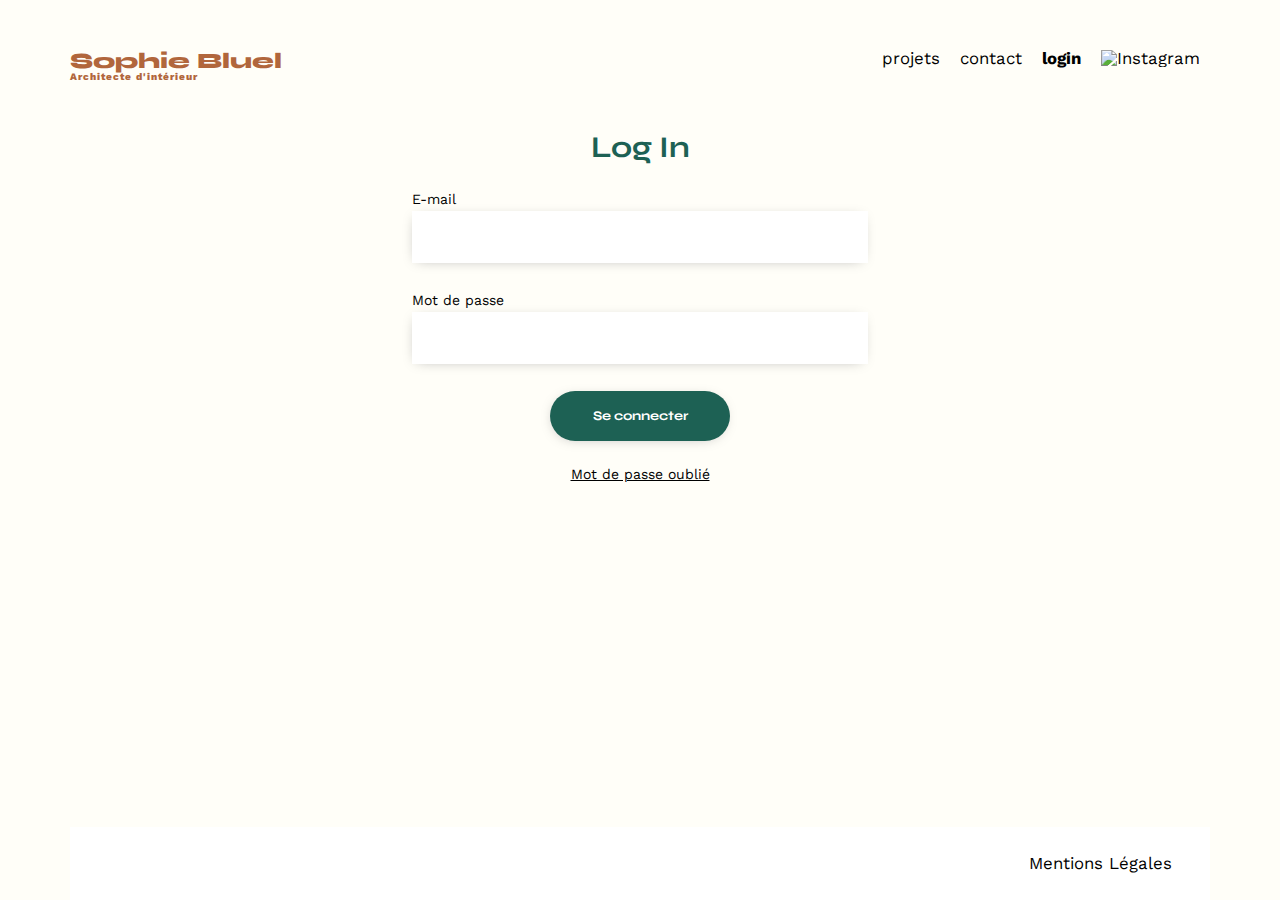
==== FrontEnd/login.html @ 9174f03a "Ajout login" ====
<!DOCTYPE html>
<html lang="fr">
<head>
    <meta charset="UTF-8">
    <title>Sophie Bluel - Architecte d'intérieur</title>
    <meta name="viewport" content="width=device-width, initial-scale=1.0">
    <link rel="preconnect" href="https://fonts.googleapis.com">
    <link rel="preconnect" href="https://fonts.gstatic.com" crossorigin>
    <link href="https://fonts.googleapis.com/css2?family=Syne:wght@700;800&family=Work+Sans&display=swap" rel="stylesheet">
    <meta name="description" content="">
    <link rel="stylesheet" href="./assets/style.css">
    <script src="login.js" defer></script>
</head>
<body>
    <header>
        <h1>Sophie Bluel <span>Architecte d'intérieur</span></h1>
        <nav>
            <ul>
                <li>projets</li>
                <li>contact</li>
                <li><a href="login.html" class="pageactive">login</a></li>
                <li><img src="./assets/icons/instagram.png" alt="Instagram"></li>
            </ul>
        </nav>
    </header>
    <main>
        <div class="login">
            <h2>Log In</h2>
            <form action="" method="get" class="form-login">
                <div class="email">
                    <label for="email">E-mail </label>
                    <input type="email" name="email" id="email" required />
                </div>
                <div class="password">
                    <label for="password">Mot de passe </label>
                    <input type="text" name="password" id="password" required />
                </div>
                <input type="submit" class="submit" value="Se connecter" />
            </form>
            <a href="" class="mdpoublie">Mot de passe oublié</a>
        </div>
    </main>
    <footer>
        <nav>
            <ul>
                <li>Mentions Légales</li>
            </ul>
        </nav>
    </footer>
</body>
</html>
---- FrontEnd/assets/style.css ----
/* http://meyerweb.com/eric/tools/css/reset/
   v2.0 | 20110126
   License: none (public domain)
*/

html, body, div, span, applet, object, iframe,
h1, h2, h3, h4, h5, h6, p, blockquote, pre,
a, abbr, acronym, address, big, cite, code,
del, dfn, em, img, ins, kbd, q, s, samp,
small, strike, strong, sub, sup, tt, var,
b, u, i, center,
dl, dt, dd, ol, ul, li,
fieldset, form, label, legend,
table, caption, tbody, tfoot, thead, tr, th, td,
article, aside, canvas, details, embed,
figure, figcaption, footer, header, hgroup,
menu, nav, output, ruby, section, summary,
time, mark, audio, video {
	margin: 0;
	padding: 0;
	border: 0;
	font-size: 100%;
	font: inherit;
	vertical-align: baseline;
}
/* HTML5 display-role reset for older browsers */
article, aside, details, figcaption, figure,
footer, header, hgroup, menu, nav, section {
	display: block;
}
body {
	line-height: 1;
}
ol, ul {
	list-style: none;
}
blockquote, q {
	quotes: none;
}
blockquote:before, blockquote:after,
q:before, q:after {
	content: '';
	content: none;
}
table {
	border-collapse: collapse;
	border-spacing: 0;
}
/** end reset css**/
body {
	max-width: 1140px;
	margin:auto;
	font-family: 'Work Sans' ;
	font-size: 14px;
}
header {
	display: flex;
	justify-content: space-between;
	margin: 50px 0
}
section {
	margin: 50px 0
}

h1{
	display: flex;
	flex-direction: column;
	font-family: 'Syne';
	font-size: 22px;
	font-weight: 800;
	color: #B1663C
}

h1 > span {
	font-family: 'Work Sans';
	font-size:10px;
	letter-spacing: 0.1em;
;
}

h2{
	font-family: 'Syne';
	font-weight: 700;
	font-size: 30px;
	color: #1D6154
}
nav ul {
	display: flex;
	align-items: center;
	list-style-type: none;

}
nav li {
	padding: 0 10px;
	font-size: 1.2em;
}

li:hover {
	color: #B1663C;
}
#introduction {
	display: flex;
	align-items: center;
}
#introduction figure {
	flex: 1
}
#introduction img {
	display: block;
	margin: auto;
	width: 80%;
}

#introduction article {
	flex: 1
}
#introduction h2 {
	margin-bottom: 1em;
}

#introduction p {
	margin-bottom: 0.5em;
}
#portfolio h2 {
	text-align: center;
	margin-bottom: 1em;
}
.gallery {
	width: 100%;
	display: grid;
	grid-template-columns: 1fr 1fr 1fr;
	grid-column-gap: 20px;
	grid-row-gap: 20px;
}

.gallery img {
	width: 100%;

}
#contact {
	width: 50%;
margin: auto;
}
#contact > * {
	text-align: center;

}
#contact h2{
	margin-bottom: 20px;
}
#contact form {
	text-align: left;
	margin-top:30px;
	display: flex;
	flex-direction: column;
}

#contact input {
	height: 50px;
	font-size: 1.2em;
	border: none;
	box-shadow: 0px 4px 14px rgba(0, 0, 0, 0.09);
}
#contact label {
	margin: 2em 0 1em 0;
}
#contact textarea {
	border: none;
	box-shadow: 0px 4px 14px rgba(0, 0, 0, 0.09);
}

input[type="submit"]{
	font-family: 'Syne';
	font-weight: 700;
	color: white;
	background-color: #1D6154;
	margin : 2em auto ;
	width: 180px;
	text-align: center;
	border-radius: 60px ;
}

footer nav ul {
	display: flex;
	justify-content: flex-end;
	margin: 2em
}

/* Ajout des boutons */

.filtres {
	display: flex;
	justify-content: space-between;
	width: 55%;
	margin: 30px auto ;
}

.filtres button {
	border-radius: 20px;
	padding: 6px 13px ;
	font-family: 'Syne';
	color: #1D6154;
	font-weight: bold;
	border: 1px  #1D6154 solid;
	background-color: transparent;
	font-size: 14px;
	cursor: pointer;
}

.active {
	color: white !important;
	background-color: #1D6154 !important;
}


/* Login */

.pageactive {
	color: black;
	font-weight: bold;
}

a, a:visited{
	text-decoration: none;
	color: black;
}
a:hover {
	color: #B1663C;
}



.login {
	display: flex;
	flex-direction: column;
	align-items: center;

}

.form-login {
	display: flex;
	flex-direction: column;
	align-items: center;
	width: 40%;
}

.form-login input {
	border: none;
	height: 50px;
	box-shadow: -1px 2px 14px -6px #A5A5A5;
}

.form-login div {
	display: flex;
	flex-direction: column;
	width: 100%;
}

.form-login label {
	align-items: flex-start;
	margin-top: 30px;
	margin-bottom: 5px;
}

.mdpoublie {
	text-decoration: underline;
	color: black;
}



/* sticky footer */
body {
	min-height: 100vh;
	display: flex;
	flex-direction: column;
}

footer {
	margin-top: auto;
}


html {
	background-color: #fffef8;
}

footer {
	background-color: white;
}


/* Mode Admin */

.headerAdmin {
	background-color: black;
	color: white;
	align-items: center;
}
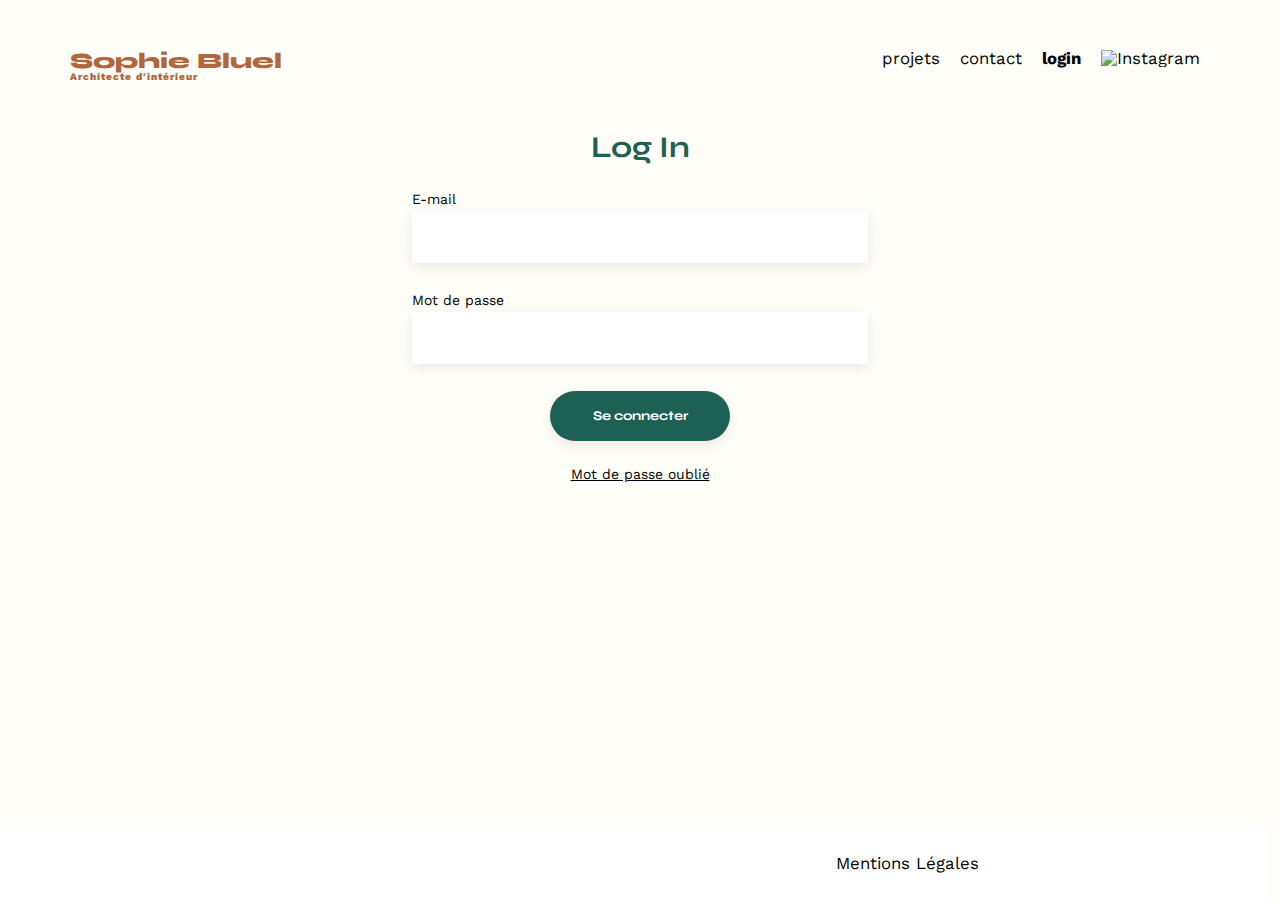
==== commit 9df82f9c: "Ajout photo opérationnel" ====
--- a/FrontEnd/login.html
+++ b/FrontEnd/login.html
@@ -16,8 +16,8 @@
         <h1>Sophie Bluel <span>Architecte d'intérieur</span></h1>
         <nav>
             <ul>
-                <li>projets</li>
-                <li>contact</li>
+                <li><a href="index.html">projets</a></li>
+				<li><a href="index.html">contact</a></li>
                 <li><a href="login.html" class="pageactive">login</a></li>
                 <li><img src="./assets/icons/instagram.png" alt="Instagram"></li>
             </ul>
--- a/FrontEnd/assets/style.css
+++ b/FrontEnd/assets/style.css
@@ -188,14 +188,14 @@
 
 /* Ajout des boutons */
 
-.filtres {
+.filters {
 	display: flex;
 	justify-content: space-between;
 	width: 55%;
 	margin: 30px auto ;
 }
 
-.filtres button {
+.filters button {
 	border-radius: 20px;
 	padding: 6px 13px ;
 	font-family: 'Syne';
@@ -247,7 +247,7 @@
 .form-login input {
 	border: none;
 	height: 50px;
-	box-shadow: -1px 2px 14px -6px #A5A5A5;
+	box-shadow: 0px 4px 14px rgba(0, 0, 0, 0.09);
 }
 
 .form-login div {
@@ -276,24 +276,259 @@
 	flex-direction: column;
 }
 
-footer {
-	margin-top: auto;
-}
-
-
 html {
 	background-color: #fffef8;
 }
 
 footer {
 	background-color: white;
-}
-
+	width: 99vw;
+	position: relative;
+	left: calc(-50vw + 50%);	
+	margin-top: auto;
+}
+
+footer nav {
+	margin-right: 250px;
+}
 
 /* Mode Admin */
 
-.headerAdmin {
+.admin {
 	background-color: black;
 	color: white;
 	align-items: center;
+	font-family: 'Work Sans';
+	text-align: center;
+	padding: 20px;
+	width: 97vw;
+	position: relative;
+	left: calc(-50vw + 50%);
+}
+
+.buttonModifier {
+	cursor: pointer;
+	border: none;
+	background-color: transparent;
+	vertical-align: middle;
+}
+
+.buttonModifier i,
+.admin i {
+	margin: 0 10px ;
+}
+
+
+
+/* Modale */
+aside {
+	width: 100vw;
+	position: relative;
+	left: calc(-50vw + 50%);
+}
+
+h3 {
+	font-size: 26px;
+	margin:  30px  0 30px 0;
+}
+
+.modal-container {
+	display: none; 
+	position: fixed;
+	top: 0;
+	width: 100%;
+	height: 100vh;
+}
+
+.modal-container.activEdit {
+	display: block;
+}
+
+.modal-container img {
+	height: 102px;
+	width: 77px;
+}
+
+.overlay {
+	position: absolute;
+	width: 100%;
+	height: 100%;
+	background-color: #00000030;
+	
+}
+
+.modal {
+	width: 40%;
+	max-height: 100%;
+	padding: 20px 0 ;
+	background-color: white;
+	border-radius: 8px;
+	position: absolute;
+	top: 50%;
+	left: 50%;
+	transform: translate(-50%,-50%);
+}
+
+.modal-close {
+	padding: 10px 15px;
+	font-size: 20px;
+	border: none;
+	position: absolute;
+	top: 10px;
+	right: 10px;
+	cursor: pointer;
+	background-color: white;
+}
+
+.modal-precedent {
+	padding: 10px 15px;
+	font-size: 20px;
+	border: none;
+	cursor: pointer;
+	background-color: white;
+	position: absolute;
+	top: 10px;
+	left: 10px;
+}
+
+
+.modal-works-edit,
+.modal-add-work {
+	align-items: center;
+	margin-left: auto;
+	margin-right: auto;
+}
+
+hr {
+	width: 70%;
+	color: #b3b3b3;
+	margin-bottom: 30px;
+}
+
+.modal-add-work hr {
+	width: 100%;
+}
+
+.btn-add-work,
+#valider {
+	border-radius: 20px;
+	padding: 10px 10px ;
+	font-family: 'Syne';
+	color: white;
+	border: 1px  #1D6154 solid;
+	background-color: #1D6154;
+	font-size: 14px;
+	cursor: pointer;
+	width: 40%;
+	margin: auto !important;
+}
+.gallery-edit {
+	display: grid;
+	grid-template-columns:20% 20% 20% 20% 20%;
+	column-gap:5px;
+	row-gap: 25px;
+	margin-bottom: 20px;
+}
+
+.deletebtn {
+	background-color: black;
+	color: white;
+	position: absolute;
+	right: 10px;
+	top: 8px;
+	height: 17px;
+	width: 17px;
+	border-radius: 3px;
+	text-align: center;
+	vertical-align: middle;
+	cursor: pointer;
+}
+
+.deletebtn i {
+	font-size: 9px;
+	margin: auto;
+}
+
+.picAndBtn {
+	position: relative;
+}
+
+.display {
+	display: flex;
+	flex-direction: column;
+}
+
+.display-none {
+	display: none;
+}
+
+.modal-add-work {
+	align-items: center;
+}
+
+#title, #category {
+	border: none;
+	height: 50px;
+	box-shadow: 0px 4px 14px rgba(0, 0, 0, 0.09);
+	margin: 0 0 20px 0;
+}
+
+.modal-add-work form {
+	width: 63%;
+}
+
+.modal-add-work label {
+	margin: 20px 0 10px;
+	font-size: 14px;
+}
+.input-add-picture {
+	background-color: #e8f1f8;
+	width: 100%;
+	display: grid;
+	border-radius: 5px;
+}
+
+.space {
+	margin: 10px auto
+}
+
+
+.input-add-picture i {
+	color: #b9c5cc;
+	font-size: 76px;
+}
+
+#valider:disabled {
+	background-color: #a7a7a7;
+	border: none;
+}
+
+.input-add-picture label {
+	justify-self: center;
+	margin-top: 0;
+	margin-bottom: 0;
+	text-align: center;
+	border-radius: 50px;
+	background-color: #cbd6dc;
+	width: 45%;
+	height: 26px;
+	color: #306685;
+	font-size: medium;
+	cursor: pointer;
+	padding: 9px 0 1px;
+}
+
+.input-add-picture input {
+	display: none;
+}
+
+.picture-accepted {
+	font-size: 10px;
+}
+
+.margin-auto {
+	margin: auto;
+	width: 129px !important;
+	height: auto !important;
+	object-fit: cover;
 }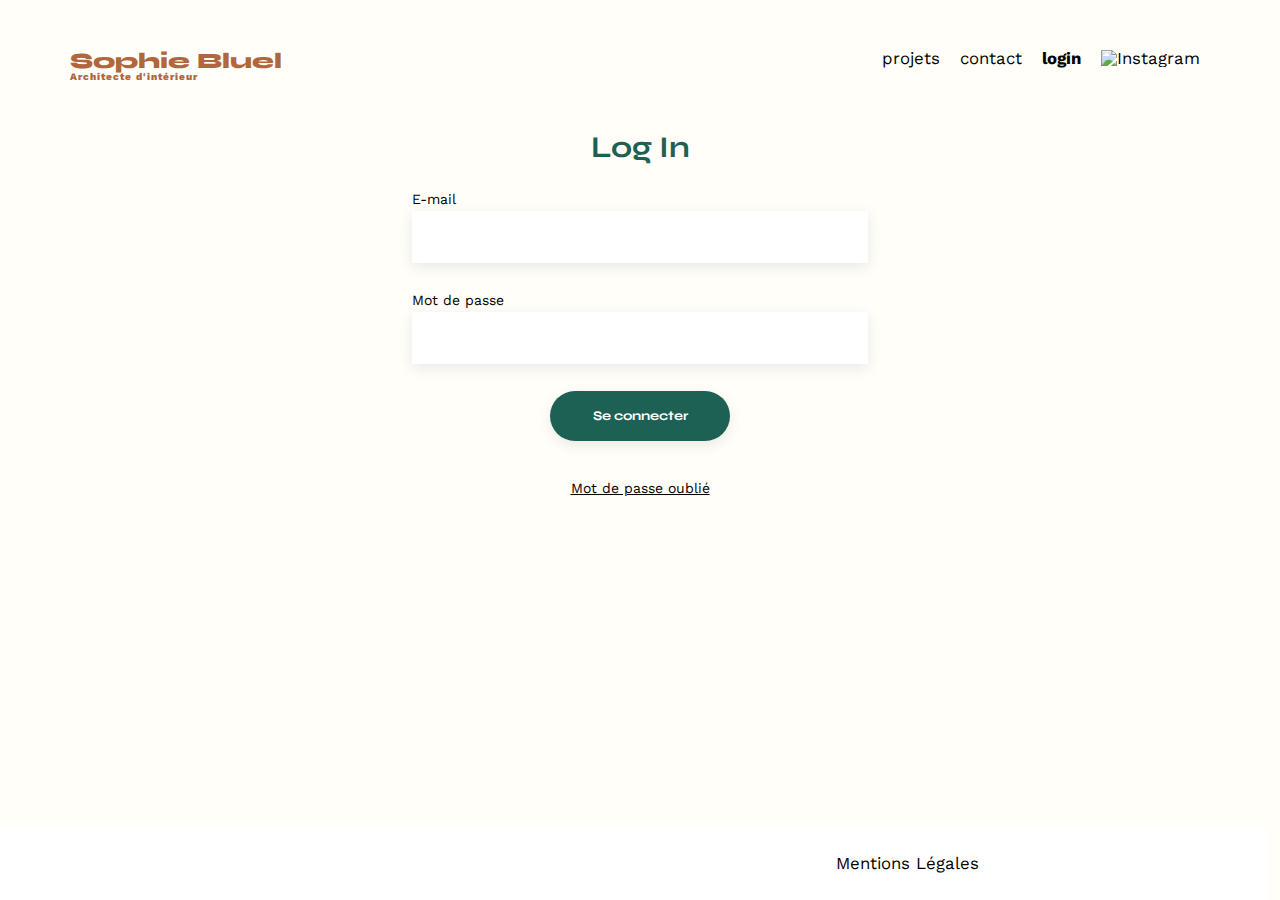
==== commit a0f7d4ef: "Correction bouton valider + suppression des alertes + password caché" ====
--- a/FrontEnd/login.html
+++ b/FrontEnd/login.html
@@ -17,7 +17,7 @@
         <nav>
             <ul>
                 <li><a href="index.html">projets</a></li>
-				<li><a href="index.html">contact</a></li>
+                <li><a href="index.html">contact</a></li>
                 <li><a href="login.html" class="pageactive">login</a></li>
                 <li><img src="./assets/icons/instagram.png" alt="Instagram"></li>
             </ul>
@@ -33,10 +33,12 @@
                 </div>
                 <div class="password">
                     <label for="password">Mot de passe </label>
-                    <input type="text" name="password" id="password" required />
+                    <input type="password" name="password" id="password" required />
                 </div>
                 <input type="submit" class="submit" value="Se connecter" />
             </form>
+            <p id="error" hidden>E-mail et/ou mot de passe incorrect(s)</p>
+            <br> 
             <a href="" class="mdpoublie">Mot de passe oublié</a>
         </div>
     </main>
--- a/FrontEnd/assets/style.css
+++ b/FrontEnd/assets/style.css
@@ -369,18 +369,7 @@
 	transform: translate(-50%,-50%);
 }
 
-.modal-close {
-	padding: 10px 15px;
-	font-size: 20px;
-	border: none;
-	position: absolute;
-	top: 10px;
-	right: 10px;
-	cursor: pointer;
-	background-color: white;
-}
-
-.modal-precedent {
+.buttons-modal {
 	padding: 10px 15px;
 	font-size: 20px;
 	border: none;
@@ -388,6 +377,13 @@
 	background-color: white;
 	position: absolute;
 	top: 10px;
+}
+
+.modal-close {
+	right: 10px;
+}
+
+.modal-precedent {
 	left: 10px;
 }
 
@@ -531,4 +527,8 @@
 	width: 129px !important;
 	height: auto !important;
 	object-fit: cover;
+}
+
+#error {
+	color: red;
 }